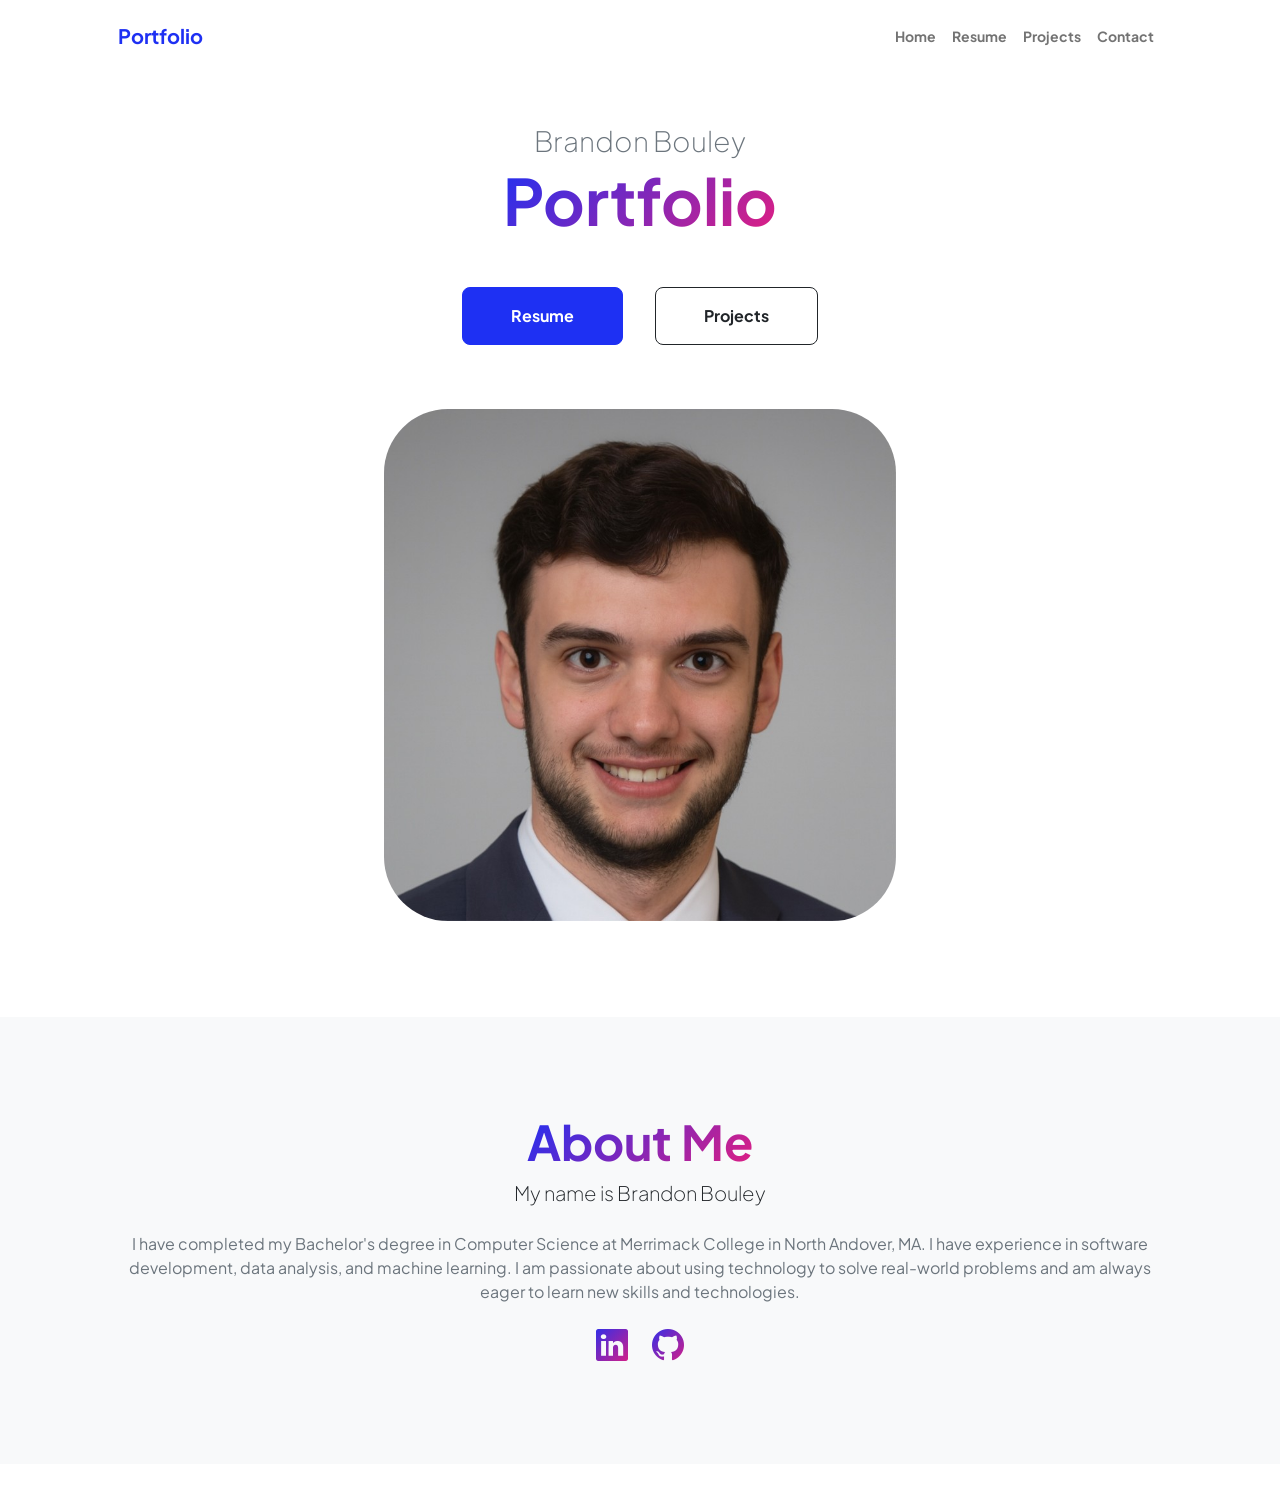
==== index.html @ 4cd1bab2 "Portfolio template" ====
<!doctype html>
<html lang="en">
  <head>
    <meta charset="utf-8" />
    <meta
      name="viewport"
      content="width=device-width, initial-scale=1, shrink-to-fit=no"
    />
    <meta name="description" content="" />
    <meta name="author" content="" />
    <title>Personal - Start Bootstrap Theme</title>
    <!-- Favicon-->
    <link rel="icon" type="image/x-icon" href="assets/favicon.ico" />
    <!-- Custom Google font-->
    <link rel="preconnect" href="https://fonts.googleapis.com" />
    <link rel="preconnect" href="https://fonts.gstatic.com" crossorigin />
    <link
      href="https://fonts.googleapis.com/css2?family=Plus+Jakarta+Sans:wght@100;200;300;400;500;600;700;800;900&amp;display=swap"
      rel="stylesheet"
    />
    <!-- Bootstrap icons-->
    <link
      href="https://cdn.jsdelivr.net/npm/bootstrap-icons@1.8.1/font/bootstrap-icons.css"
      rel="stylesheet"
    />
    <!-- Core theme CSS (includes Bootstrap)-->
    <link href="css/styles.css" rel="stylesheet" />
  </head>
  <body class="d-flex flex-column h-100">
    <main class="flex-shrink-0">
      <!-- Navigation-->
      <nav class="navbar navbar-expand-lg navbar-light bg-white py-3">
        <div class="container px-5">
          <a class="navbar-brand" href="index.html"
            ><span class="fw-bolder text-primary">Portfolio</span></a
          >
          <button
            class="navbar-toggler"
            type="button"
            data-bs-toggle="collapse"
            data-bs-target="#navbarSupportedContent"
            aria-controls="navbarSupportedContent"
            aria-expanded="false"
            aria-label="Toggle navigation"
          >
            <span class="navbar-toggler-icon"></span>
          </button>
          <div class="collapse navbar-collapse" id="navbarSupportedContent">
            <ul class="navbar-nav ms-auto mb-2 mb-lg-0 small fw-bolder">
              <li class="nav-item">
                <a class="nav-link" href="index.html">Home</a>
              </li>
              <li class="nav-item">
                <a class="nav-link" href="resume.html">Resume</a>
              </li>
              <li class="nav-item">
                <a class="nav-link" href="projects.html">Projects</a>
              </li>
              <li class="nav-item">
                <a class="nav-link" href="contact.html">Contact</a>
              </li>
            </ul>
          </div>
        </div>
      </nav>
      <!-- Header-->
      <header class="py-5">
        <div class="container px-5 pb-5">
          <div class="row gx-5 align-items-center">
            <div class="col-xxl-5">
              <!-- Header text content-->
              <div class="text-center text-xxl-start">
                <div class="fs-3 fw-light text-muted">Brandon Bouley</div>
                <h1 class="display-3 fw-bolder mb-5">
                  <span class="text-gradient d-inline">Portfolio</span>
                </h1>
                <div
                  class="d-grid gap-3 d-sm-flex justify-content-sm-center justify-content-xxl-start mb-3"
                >
                  <a
                    class="btn btn-primary btn-lg px-5 py-3 me-sm-3 fs-6 fw-bolder"
                    href="resume.html"
                    >Resume</a
                  >
                  <a
                    class="btn btn-outline-dark btn-lg px-5 py-3 fs-6 fw-bolder"
                    href="projects.html"
                    >Projects</a
                  >
                </div>
              </div>
            </div>
            <div class="col-xxl-7">
              <!-- Header profile picture-->
              <div class="d-flex justify-content-center mt-5 mt-xxl-0">
                <div class="profile bg-gradient-primary-to-secondary">
                  <!-- TIP: For best results, use a photo with a transparent background like the demo example below-->
                  <!-- Watch a tutorial on how to do this on YouTube (link)-->
                  <img
                    class="profile-img"
                    src="./assets/linkedinProfile.jpg"
                    alt="..."
                  />
                </div>
              </div>
            </div>
          </div>
        </div>
      </header>
      <!-- About Section-->
      <section class="bg-light py-5">
        <div class="container px-5">
          <div class="row gx-5 justify-content-center">
            <div class="col-xxl-8">
              <div class="text-center my-5">
                <h2 class="display-5 fw-bolder">
                  <span class="text-gradient d-inline">About Me</span>
                </h2>
                <p class="lead fw-light mb-4">My name is Brandon Bouley</p>
                <p class="text-muted">
                  I have completed my Bachelor's degree in Computer Science at
                  Merrimack College in North Andover, MA. I have experience in
                  software development, data analysis, and machine learning. I
                  am passionate about using technology to solve real-world
                  problems and am always eager to learn new skills and
                  technologies.
                </p>
                <div class="d-flex justify-content-center fs-2 gap-4">
                  <a
                    class="text-gradient"
                    href="https://www.linkedin.com/in/brandon-bouley/"
                    ><i class="bi bi-linkedin"></i
                  ></a>
                  <a class="text-gradient" href="https://github.com/BrandonTB22"
                    ><i class="bi bi-github"></i
                  ></a>
                </div>
              </div>
            </div>
          </div>
        </div>
      </section>
    </main>
    <!-- Footer-->
    <footer class="bg-white py-4 mt-auto">
      <div class="container px-5"></div>
    </footer>
    <!-- Bootstrap core JS-->
    <script src="https://cdn.jsdelivr.net/npm/bootstrap@5.2.3/dist/js/bootstrap.bundle.min.js"></script>
    <!-- Core theme JS-->
    <script src="js/scripts.js"></script>
  </body>
</html>
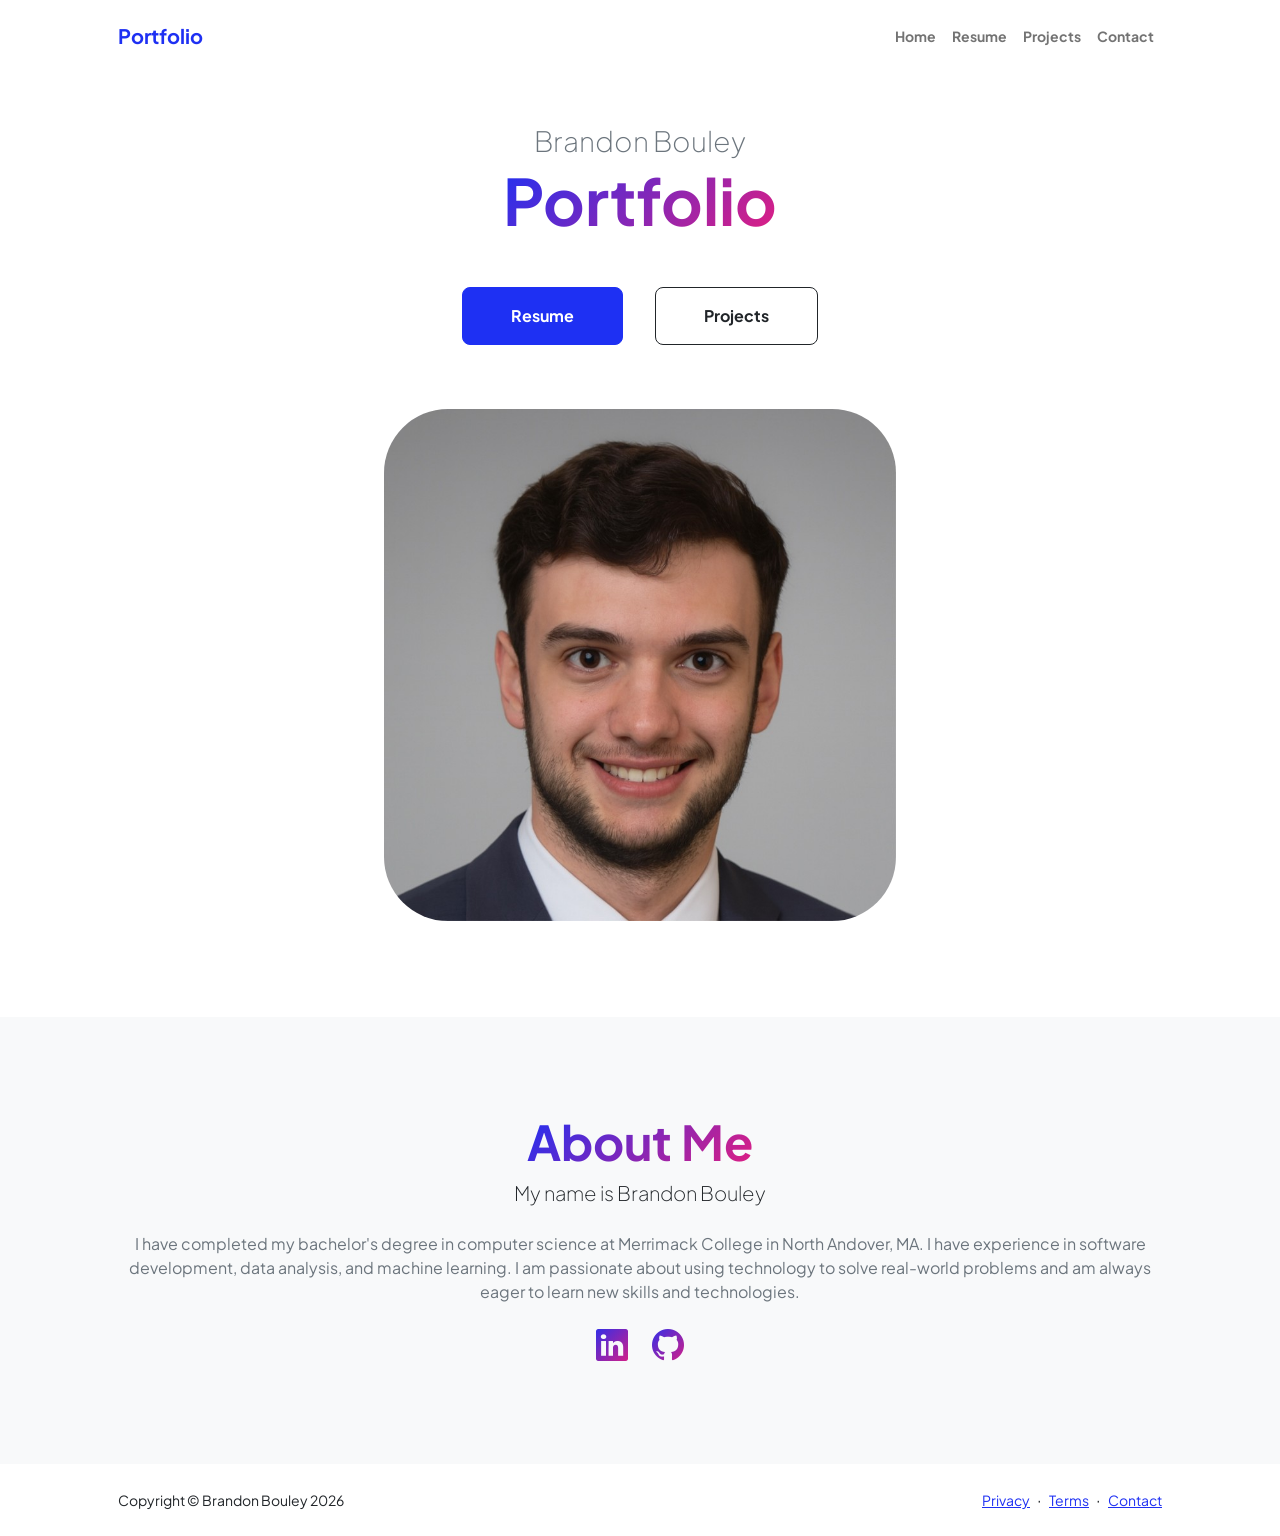
==== commit 6ff1e883: "Resume page" ====
--- a/index.html
+++ b/index.html
@@ -118,7 +118,7 @@
                 </h2>
                 <p class="lead fw-light mb-4">My name is Brandon Bouley</p>
                 <p class="text-muted">
-                  I have completed my Bachelor's degree in Computer Science at
+                  I have completed my bachelor's degree in computer science at
                   Merrimack College in North Andover, MA. I have experience in
                   software development, data analysis, and machine learning. I
                   am passionate about using technology to solve real-world
@@ -142,8 +142,23 @@
       </section>
     </main>
     <!-- Footer-->
-    <footer class="bg-white py-4 mt-auto">
-      <div class="container px-5"></div>
+     <footer class="bg-white py-4 mt-auto">
+      <div class="container px-5">
+        <div
+          class="row align-items-center justify-content-between flex-column flex-sm-row"
+        >
+          <div class="col-auto">
+            <div class="small m-0">Copyright &copy; Brandon Bouley 2026</div>
+          </div>
+          <div class="col-auto">
+            <a class="small" href="#!">Privacy</a>
+            <span class="mx-1">&middot;</span>
+            <a class="small" href="#!">Terms</a>
+            <span class="mx-1">&middot;</span>
+            <a class="small" href="#!">Contact</a>
+          </div>
+        </div>
+      </div>
     </footer>
     <!-- Bootstrap core JS-->
     <script src="https://cdn.jsdelivr.net/npm/bootstrap@5.2.3/dist/js/bootstrap.bundle.min.js"></script>
